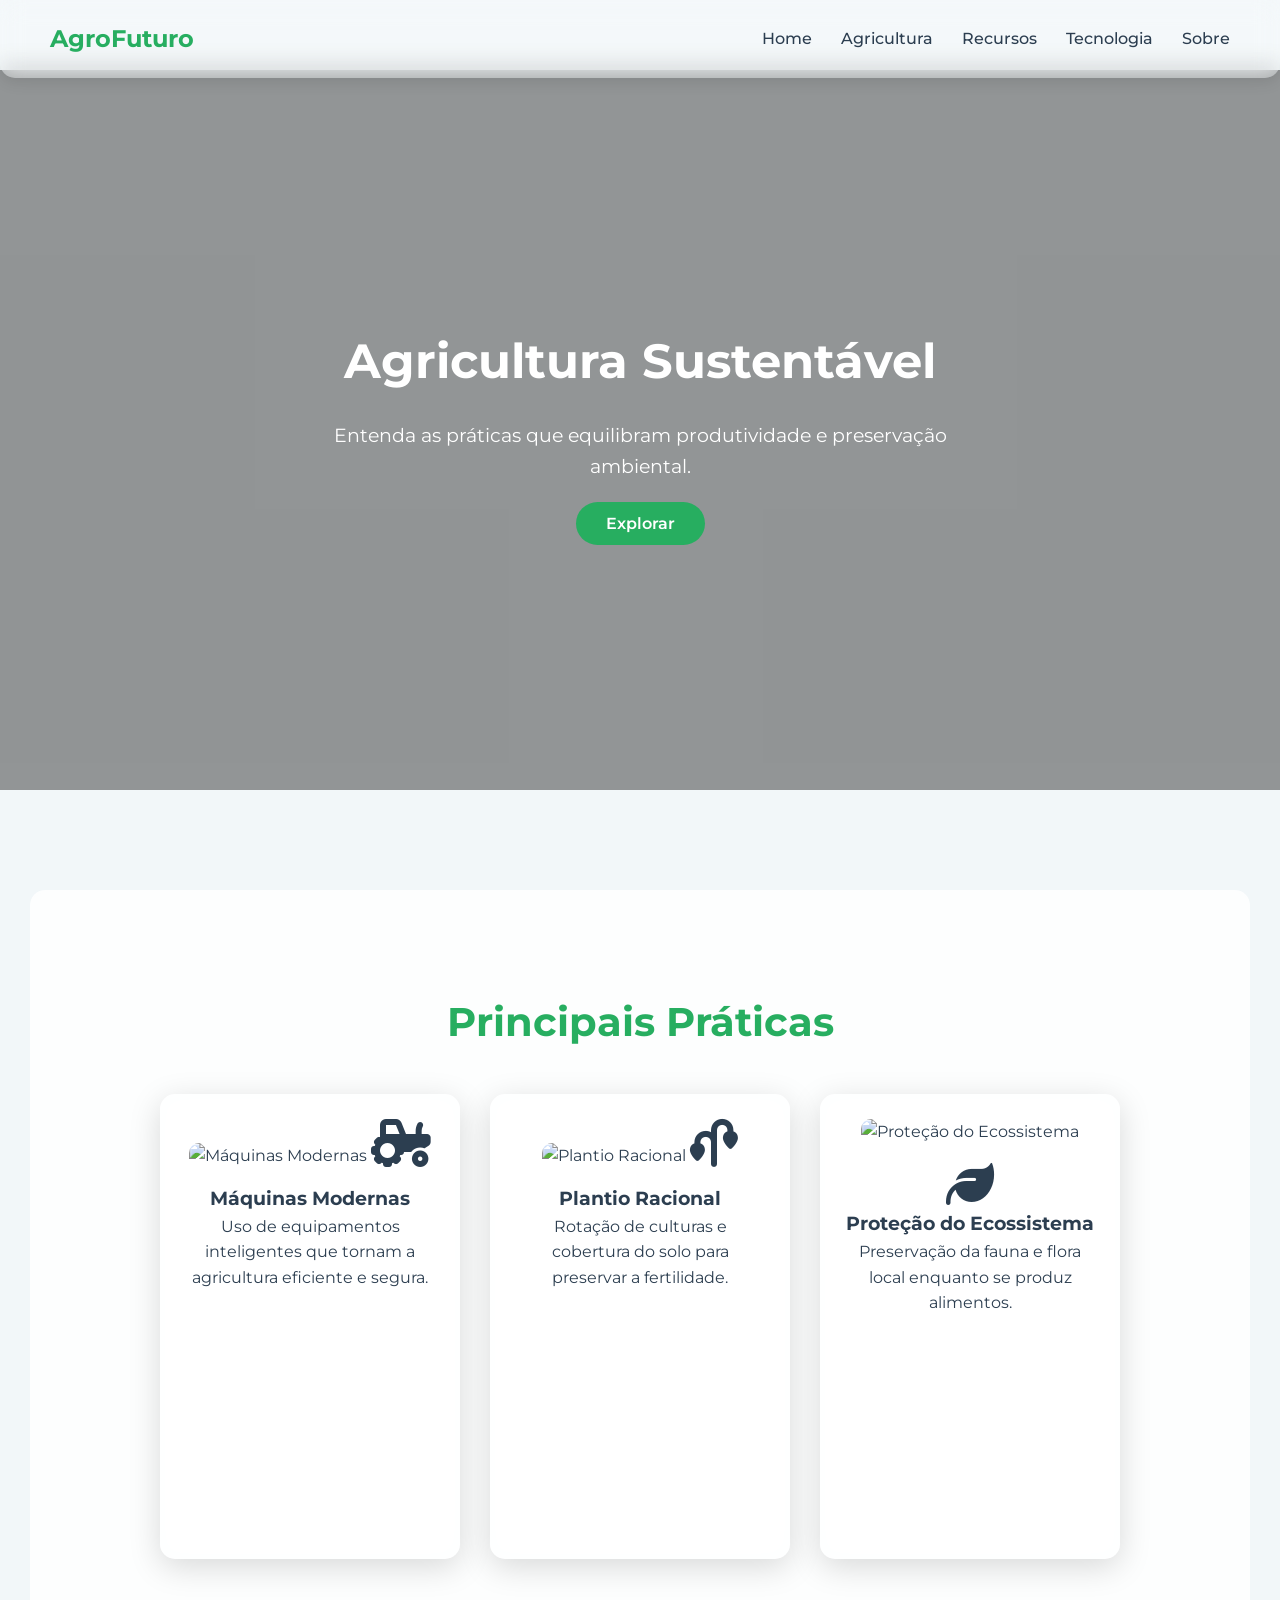
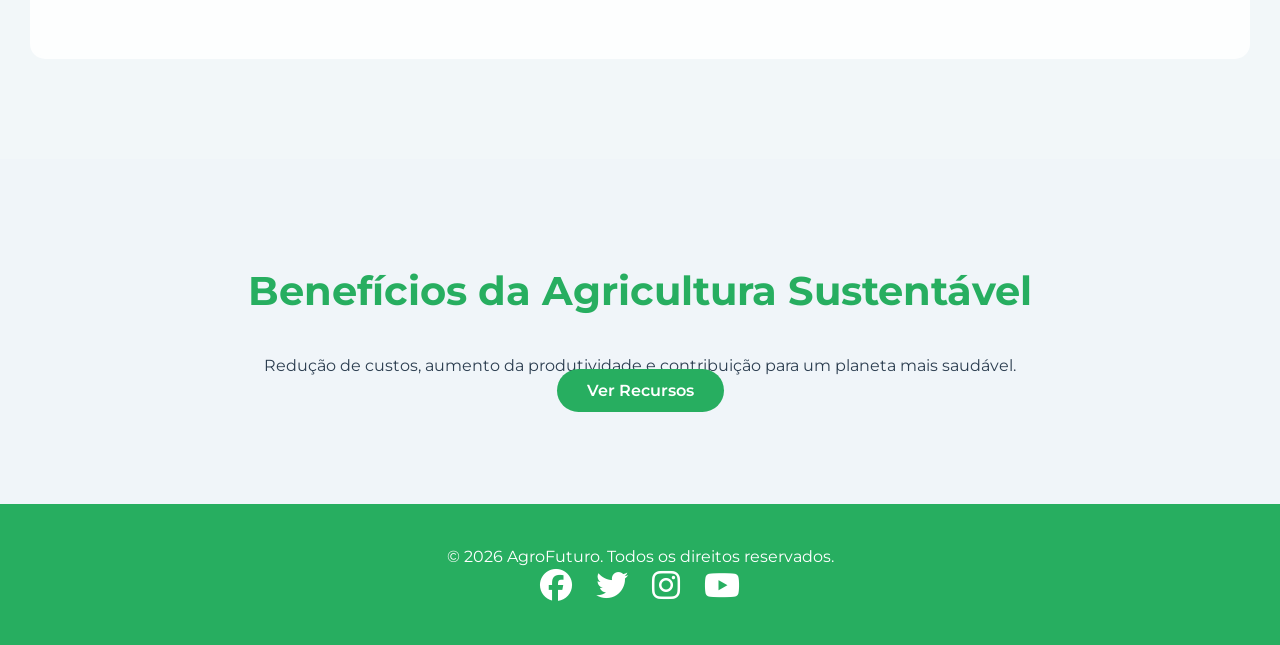
==== agricultura.html @ 4028613e "att 1" ====
<!DOCTYPE html>
<html lang="pt-BR">
<head>
<meta charset="UTF-8">
<meta name="viewport" content="width=device-width, initial-scale=1.0">
<title>AgroFuturo - Agricultura</title>
<link rel="stylesheet" href="style.css">
<link href="https://fonts.googleapis.com/css2?family=Montserrat:wght@400;500;600;700&display=swap" rel="stylesheet">
<link rel="stylesheet" href="https://cdnjs.cloudflare.com/ajax/libs/font-awesome/6.4.0/css/all.min.css">
</head>
<body>

<header id="navbar">
  <div class="logo">AgroFuturo</div>
  <nav>
    <a href="index.html">Home</a>
    <a href="agricultura.html">Agricultura</a>
    <a href="recursos.html">Recursos</a>
    <a href="tecnologia.html">Tecnologia</a>
    <a href="sobre.html">Sobre</a>
  </nav>
</header>

<section id="agricultura-hero" style="background-image:url('https://images.unsplash.com/photo-1574323347407-f5e1ad6d020b?auto=format&fit=crop&w=1400&q=80');">
  <div class="hero-overlay">
    <div class="hero-content">
      <h1>Agricultura Sustentável</h1>
      <p>Entenda as práticas que equilibram produtividade e preservação ambiental.</p>
      <a href="#praticas" class="btn">Explorar</a>
    </div>
  </div>
</section>

<section id="praticas" class="section parallax-bg" style="background-image: url('https://images.unsplash.com/photo-1500651230702-0e2d8a49d4ad?auto=format&fit=crop&w=1400&q=80');">
  <div class="section-overlay">
    <h2>Principais Práticas</h2>
    <div class="topics-container">
      <div class="topic-card fade-in">
        <img src="https://images.unsplash.com/photo-1574943320219-553eb213f72d?auto=format&fit=crop&w=600&q=80" alt="Máquinas Modernas">
        <i class="fas fa-tractor fa-3x"></i>
        <h3>Máquinas Modernas</h3>
        <p>Uso de equipamentos inteligentes que tornam a agricultura eficiente e segura.</p>
        <iframe width="100%" height="200" src="https://www.youtube.com/embed/VIDEO_ID_4" frameborder="0" allowfullscreen></iframe>
      </div>
      <div class="topic-card slide-left">
        <img src="https://images.unsplash.com/photo-1592982375567-7b3930a7f9a0?auto=format&fit=crop&w=600&q=80" alt="Plantio Racional">
        <i class="fas fa-plant-wilt fa-3x"></i>
        <h3>Plantio Racional</h3>
        <p>Rotação de culturas e cobertura do solo para preservar a fertilidade.</p>
        <iframe width="100%" height="200" src="https://www.youtube.com/embed/VIDEO_ID_5" frameborder="0" allowfullscreen></iframe>
      </div>
      <div class="topic-card zoom">
        <img src="https://images.unsplash.com/photo-1506905925346-21bda4d32df4?auto=format&fit=crop&w=600&q=80" alt="Proteção do Ecossistema">
        <i class="fas fa-leaf fa-3x"></i>
        <h3>Proteção do Ecossistema</h3>
        <p>Preservação da fauna e flora local enquanto se produz alimentos.</p>
        <iframe width="100%" height="200" src="https://www.youtube.com/embed/VIDEO_ID_6" frameborder="0" allowfullscreen></iframe>
      </div>
    </div>
  </div>
</section>

<section class="section section-alt">
  <h2>Benefícios da Agricultura Sustentável</h2>
  <p>Redução de custos, aumento da produtividade e contribuição para um planeta mais saudável.</p>
  <a href="recursos.html" class="btn">Ver Recursos</a>
</section>

<footer>
  <p>&copy; 2026 AgroFuturo. Todos os direitos reservados.</p>
  <div class="socials">
    <a href="#"><i class="fab fa-facebook fa-2x"></i></a>
    <a href="#"><i class="fab fa-twitter fa-2x"></i></a>
    <a href="#"><i class="fab fa-instagram fa-2x"></i></a>
    <a href="#"><i class="fab fa-youtube fa-2x"></i></a>
  </div>
</footer>

<script src="script.js"></script>
</body>
</html>
---- style.css ----
/* Reset */
* { margin:0; padding:0; box-sizing:border-box; scroll-behavior: smooth; }
body { font-family: 'Montserrat', sans-serif; background:#f2f7f9; color:#2c3e50; line-height:1.6; }

/* Navbar glass */
header {
  position: fixed;
  width: 100%;
  top:0;
  left:0;
  display:flex;
  justify-content:space-between;
  align-items:center;
  padding:20px 50px;
  background: rgba(255,255,255,0.2);
  backdrop-filter: blur(12px);
  border-radius: 0 0 15px 15px;
  box-shadow: 0 4px 15px rgba(0,0,0,0.1);
  transition: all 0.3s ease;
  z-index: 1000;
}
header.scrolled { padding: 10px 100px; background: rgba(255,255,255,0.15); border-radius:0 0 15px 15px; }
header .logo { font-weight:700; font-size:1.5rem; color:#27ae60; }
header nav a { text-decoration:none; margin-left:25px; font-weight:500; color:#2c3e50; transition:color 0.3s; }
header nav a:hover { color:#27ae60; }

/* Hero */
section[id$='hero'] {
  height:80vh;
  background-size:cover;
  background-attachment: fixed;
  display:flex;
  justify-content:center;
  align-items:center;
  position:relative;
  margin-top:70px;
}
.hero-overlay { width:100%; height:100%; background: rgba(0,0,0,0.4); display:flex; justify-content:center; align-items:center; }
.hero-content { text-align:center; color:#fff; max-width:700px; padding:0 20px; }
.hero-content h1 { font-size:3rem; margin-bottom:20px; }
.hero-content p { font-size:1.2rem; margin-bottom:30px; }
.btn { padding:12px 30px; background:#27ae60; color:#fff; font-weight:600; border-radius:25px; text-decoration:none; transition:background 0.3s; }
.btn:hover { background:#1e8449; }

/* Sections */
.section { padding:100px 20px; text-align:center; }
.section-alt { background:#f0f5f9; }
.parallax-bg {
  background-size: cover;
  background-attachment: fixed;
  background-position: center;
  position: relative;
}
.section-overlay {
  background: rgba(255, 255, 255, 0.8);
  backdrop-filter: blur(5px);
  padding: 100px 20px;
  border-radius: 15px;
  margin: 0 10px;
}
.topics-container { display:flex; flex-wrap:wrap; justify-content:center; gap:30px; margin-top:40px; }

/* Cards */
.topic-card {
  background: rgba(255,255,255,0.25);
  backdrop-filter: blur(12px);
  padding:25px;
  border-radius:15px;
  width:300px;
  box-shadow:0 8px 32px rgba(0,0,0,0.15);
  transition: transform 0.3s, box-shadow 0.3s, opacity 0.5s;
  cursor:pointer;
  opacity:0;
  transform: translateY(50px);
  overflow: hidden;
}
.topic-card img { width:100%; border-radius:10px; margin-bottom:15px; transition: transform 0.3s; }
.topic-card iframe { width:100%; margin-top:10px; border-radius:10px; transition: transform 0.3s; }
.topic-card:hover { transform: translateY(-10px) scale(1.02); box-shadow:0 12px 32px rgba(0,0,0,0.25); }
.topic-card:hover img, .topic-card:hover iframe { transform: scale(1.05); }
.topic-card.active { opacity:1; transform: translateY(0); }
.topic-card.fade-in { animation: fadeIn 1s ease-out; }
.topic-card.slide-left { animation: slideLeft 1s ease-out; }
.topic-card.zoom { animation: zoom 1s ease-out; }

@keyframes fadeIn {
  from { opacity: 0; }
  to { opacity: 1; }
}
@keyframes slideLeft {
  from { transform: translateX(-50px); opacity: 0; }
  to { transform: translateX(0); opacity: 1; }
}
@keyframes zoom {
  from { transform: scale(0.8); opacity: 0; }
  to { transform: scale(1); opacity: 1; }
}

.section h2 { font-size:2.5rem; margin-bottom:30px; color:#27ae60; }

/* Footer */
footer { background:#27ae60; color:#fff; padding:40px 20px; text-align:center; }
footer .socials a { color:#fff; margin:0 10px; transition: color 0.3s; }
footer .socials a:hover { color:#dff0e0; }

/* Responsivo */
@media(max-width:768px){
  header { padding:15px 20px; }
  header.scrolled { padding:10px 30px; }
  .topics-container { flex-direction:column; align-items:center; }
  .topic-card { width:90%; }
  .hero-content h1 { font-size:2rem; }
  .hero-content p { font-size:1rem; }
  .section { padding:50px 20px; }
  .section-overlay { padding:50px 20px; }
}
@media(min-width:769px) and (max-width:1024px){
  .topics-container { gap:20px; }
  .topic-card { width:250px; }
}
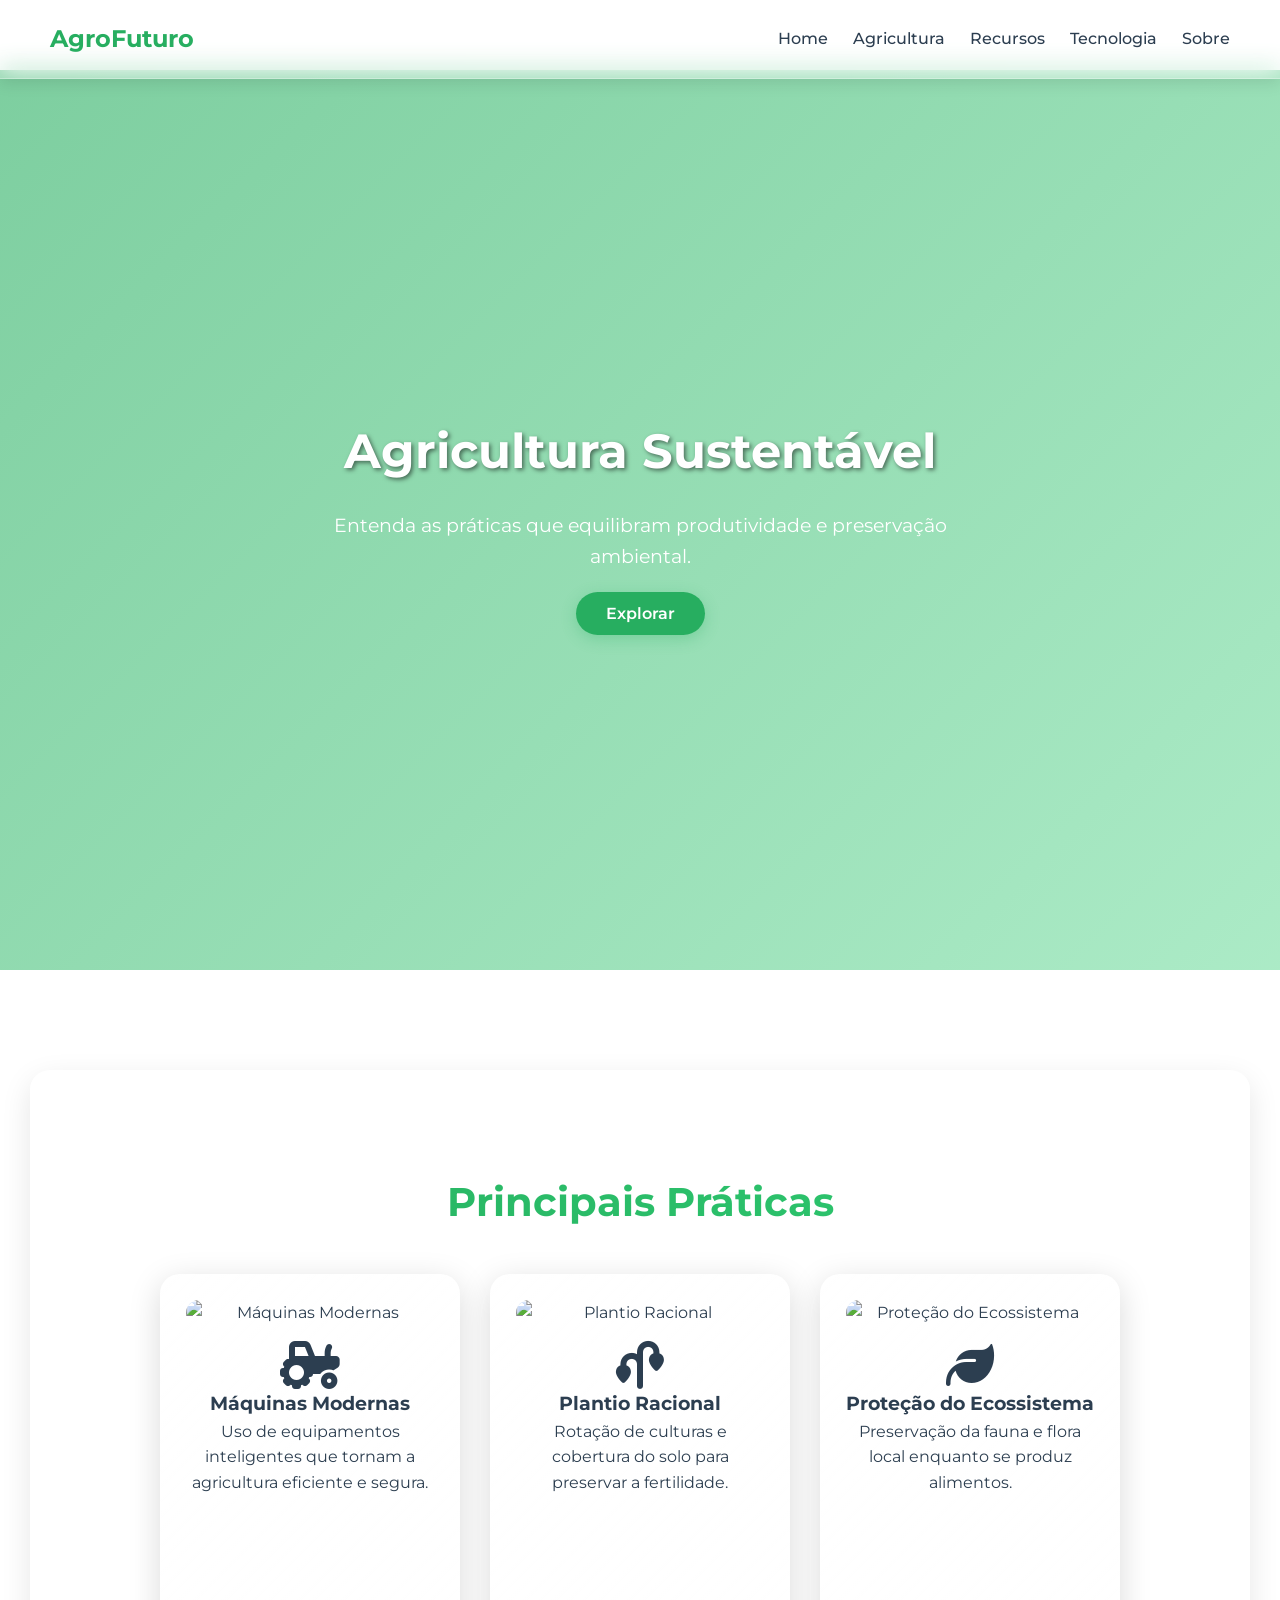
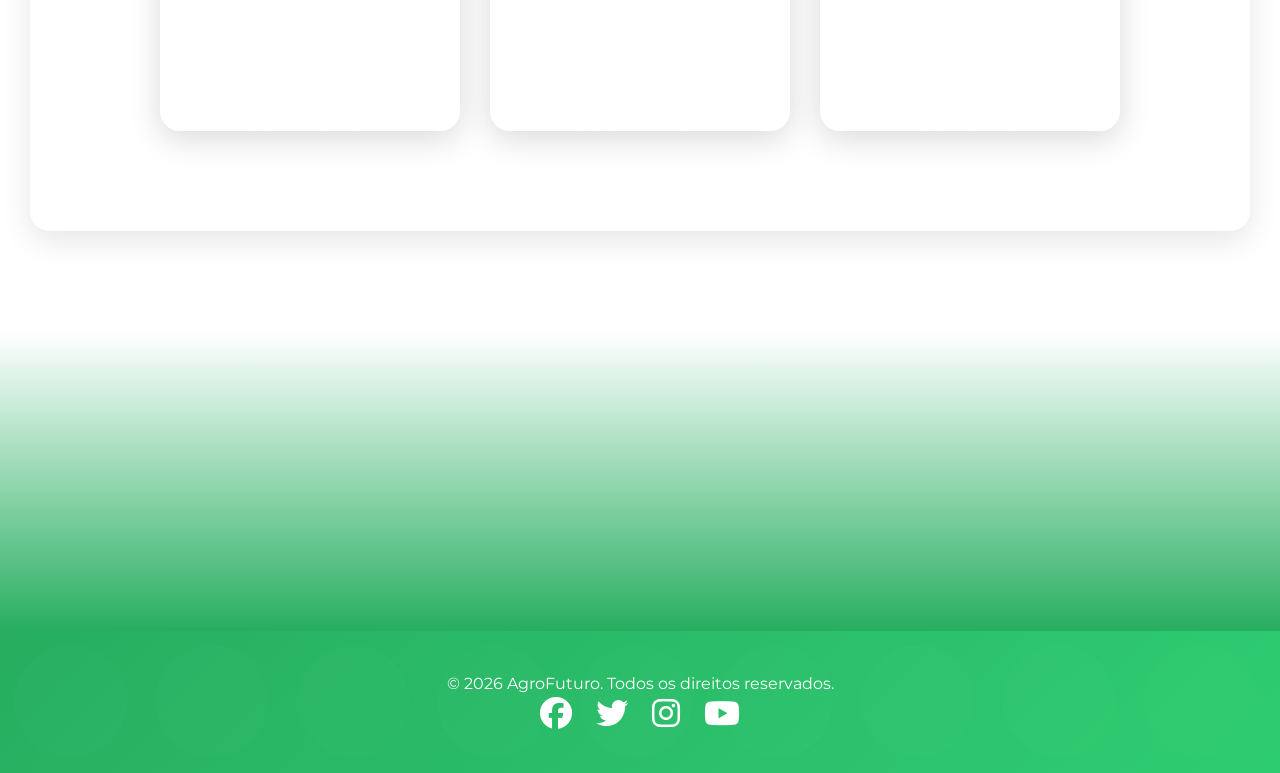
==== commit 04f9b590: "Novo ajuste" ====
--- a/agricultura.html
+++ b/agricultura.html
@@ -8,7 +8,9 @@
 <link href="https://fonts.googleapis.com/css2?family=Montserrat:wght@400;500;600;700&display=swap" rel="stylesheet">
 <link rel="stylesheet" href="https://cdnjs.cloudflare.com/ajax/libs/font-awesome/6.4.0/css/all.min.css">
 </head>
-<body>
+<body style="background: url('https://images.unsplash.com/photo-1574323347407-f5e1ad6d020b?auto=format&fit=crop&w=1400&q=80') fixed center / cover;">
+
+<div id="progress-bar"></div>
 
 <header id="navbar">
   <div class="logo">AgroFuturo</div>
@@ -19,9 +21,14 @@
     <a href="tecnologia.html">Tecnologia</a>
     <a href="sobre.html">Sobre</a>
   </nav>
+  <div class="hamburger">
+    <div></div>
+    <div></div>
+    <div></div>
+  </div>
 </header>
 
-<section id="agricultura-hero" style="background-image:url('https://images.unsplash.com/photo-1574323347407-f5e1ad6d020b?auto=format&fit=crop&w=1400&q=80');">
+<section id="agricultura-hero">
   <div class="hero-overlay">
     <div class="hero-content">
       <h1>Agricultura Sustentável</h1>
@@ -31,7 +38,7 @@
   </div>
 </section>
 
-<section id="praticas" class="section parallax-bg" style="background-image: url('https://images.unsplash.com/photo-1500651230702-0e2d8a49d4ad?auto=format&fit=crop&w=1400&q=80');">
+<section id="praticas" class="section">
   <div class="section-overlay">
     <h2>Principais Práticas</h2>
     <div class="topics-container">
@@ -60,11 +67,7 @@
   </div>
 </section>
 
-<section class="section section-alt">
-  <h2>Benefícios da Agricultura Sustentável</h2>
-  <p>Redução de custos, aumento da produtividade e contribuição para um planeta mais saudável.</p>
-  <a href="recursos.html" class="btn">Ver Recursos</a>
-</section>
+<section class="transition"></section>
 
 <footer>
   <p>&copy; 2026 AgroFuturo. Todos os direitos reservados.</p>
@@ -76,6 +79,8 @@
   </div>
 </footer>
 
+<button id="back-to-top"><i class="fas fa-arrow-up"></i></button>
+
 <script src="script.js"></script>
 </body>
 </html>
--- a/style.css
+++ b/style.css
@@ -1,6 +1,15 @@
 /* Reset */
 * { margin:0; padding:0; box-sizing:border-box; scroll-behavior: smooth; }
-body { font-family: 'Montserrat', sans-serif; background:#f2f7f9; color:#2c3e50; line-height:1.6; }
+:root {
+  --primary-color: #27ae60;
+  --secondary-color: #2ecc71;
+  --accent-color: #f39c12;
+  --text-color: #2c3e50;
+  --bg-color: #f2f7f9;
+  --glass-bg: rgba(255,255,255,0.2);
+  --glass-border: rgba(255,255,255,0.3);
+}
+body { font-family: 'Montserrat', sans-serif; background: var(--bg-color); color: var(--text-color); line-height:1.6; }
 
 /* Navbar glass */
 header {
@@ -12,39 +21,56 @@
   justify-content:space-between;
   align-items:center;
   padding:20px 50px;
-  background: rgba(255,255,255,0.2);
+  background: var(--glass-bg);
   backdrop-filter: blur(12px);
-  border-radius: 0 0 15px 15px;
+  border-bottom: 1px solid var(--glass-border);
   box-shadow: 0 4px 15px rgba(0,0,0,0.1);
   transition: all 0.3s ease;
   z-index: 1000;
 }
-header.scrolled { padding: 10px 100px; background: rgba(255,255,255,0.15); border-radius:0 0 15px 15px; }
-header .logo { font-weight:700; font-size:1.5rem; color:#27ae60; }
-header nav a { text-decoration:none; margin-left:25px; font-weight:500; color:#2c3e50; transition:color 0.3s; }
-header nav a:hover { color:#27ae60; }
+header.scrolled { padding: 10px 100px; background: rgba(255,255,255,0.15); }
+header .logo { font-weight:700; font-size:1.5rem; color: var(--primary-color); }
+header nav { display: flex; }
+header nav a { text-decoration:none; margin-left:25px; font-weight:500; color: var(--text-color); transition:color 0.3s; position: relative; }
+header nav a::after { content: ''; position: absolute; width: 0; height: 2px; bottom: -5px; left: 0; background: var(--primary-color); transition: width 0.3s; }
+header nav a:hover::after { width: 100%; }
+header nav a:hover { color: var(--primary-color); }
+
+/* Hamburger Menu */
+.hamburger { display: none; cursor: pointer; }
+.hamburger div { width: 25px; height: 3px; background: var(--text-color); margin: 5px; transition: 0.3s; }
+.hamburger.active div:nth-child(1) { transform: rotate(-45deg) translate(-5px, 6px); }
+.hamburger.active div:nth-child(2) { opacity: 0; }
+.hamburger.active div:nth-child(3) { transform: rotate(45deg) translate(-5px, -6px); }
+nav.active { display: flex; flex-direction: column; position: absolute; top: 100%; left: 0; width: 100%; background: var(--glass-bg); backdrop-filter: blur(12px); padding: 20px; }
+nav.active a { margin: 10px 0; }
 
 /* Hero */
 section[id$='hero'] {
-  height:80vh;
+  height:100vh;
   background-size:cover;
-  background-attachment: fixed;
+  background-attachment: scroll;
   display:flex;
   justify-content:center;
   align-items:center;
   position:relative;
   margin-top:70px;
 }
-.hero-overlay { width:100%; height:100%; background: rgba(0,0,0,0.4); display:flex; justify-content:center; align-items:center; }
-.hero-content { text-align:center; color:#fff; max-width:700px; padding:0 20px; }
-.hero-content h1 { font-size:3rem; margin-bottom:20px; }
+.hero-overlay { width:100%; height:100%; background: linear-gradient(135deg, rgba(39,174,96,0.6), rgba(46,204,113,0.4)); display:flex; justify-content:center; align-items:center; }
+.hero-content { text-align:center; color:#fff; max-width:700px; padding:0 20px; animation: fadeInUp 1s ease-out; }
+.hero-content h1 { font-size:3rem; margin-bottom:20px; text-shadow: 2px 2px 4px rgba(0,0,0,0.5); }
 .hero-content p { font-size:1.2rem; margin-bottom:30px; }
-.btn { padding:12px 30px; background:#27ae60; color:#fff; font-weight:600; border-radius:25px; text-decoration:none; transition:background 0.3s; }
-.btn:hover { background:#1e8449; }
+.btn { padding:12px 30px; background: var(--primary-color); color:#fff; font-weight:600; border-radius:25px; text-decoration:none; transition: all 0.3s; box-shadow: 0 4px 15px rgba(39,174,96,0.3); }
+.btn:hover { background: var(--secondary-color); transform: translateY(-2px); box-shadow: 0 6px 20px rgba(39,174,96,0.4); }
+
+@keyframes fadeInUp {
+  from { opacity: 0; transform: translateY(30px); }
+  to { opacity: 1; transform: translateY(0); }
+}
 
 /* Sections */
 .section { padding:100px 20px; text-align:center; }
-.section-alt { background:#f0f5f9; }
+.section-alt { background: linear-gradient(135deg, var(--bg-color), #e8f5e8); }
 .parallax-bg {
   background-size: cover;
   background-attachment: fixed;
@@ -52,61 +78,80 @@
   position: relative;
 }
 .section-overlay {
-  background: rgba(255, 255, 255, 0.8);
-  backdrop-filter: blur(5px);
+  background: rgba(255, 255, 255, 0.3);
+  backdrop-filter: blur(10px);
   padding: 100px 20px;
-  border-radius: 15px;
+  border-radius: 20px;
   margin: 0 10px;
+  box-shadow: 0 10px 30px rgba(0,0,0,0.1);
 }
 .topics-container { display:flex; flex-wrap:wrap; justify-content:center; gap:30px; margin-top:40px; }
 
 /* Cards */
 .topic-card {
-  background: rgba(255,255,255,0.25);
-  backdrop-filter: blur(12px);
+  background: linear-gradient(135deg, rgba(255,255,255,0.3), rgba(255,255,255,0.1));
+  backdrop-filter: blur(15px);
   padding:25px;
-  border-radius:15px;
+  border-radius:20px;
   width:300px;
   box-shadow:0 8px 32px rgba(0,0,0,0.15);
-  transition: transform 0.3s, box-shadow 0.3s, opacity 0.5s;
+  transition: all 0.4s cubic-bezier(0.25, 0.46, 0.45, 0.94);
   cursor:pointer;
-  opacity:0;
-  transform: translateY(50px);
+  opacity:1;
+  transform: translateY(0) scale(1);
   overflow: hidden;
-}
-.topic-card img { width:100%; border-radius:10px; margin-bottom:15px; transition: transform 0.3s; }
-.topic-card iframe { width:100%; margin-top:10px; border-radius:10px; transition: transform 0.3s; }
-.topic-card:hover { transform: translateY(-10px) scale(1.02); box-shadow:0 12px 32px rgba(0,0,0,0.25); }
-.topic-card:hover img, .topic-card:hover iframe { transform: scale(1.05); }
-.topic-card.active { opacity:1; transform: translateY(0); }
-.topic-card.fade-in { animation: fadeIn 1s ease-out; }
-.topic-card.slide-left { animation: slideLeft 1s ease-out; }
-.topic-card.zoom { animation: zoom 1s ease-out; }
+  border: 1px solid rgba(255,255,255,0.2);
+  min-height: 450px;
+  display: flex;
+  flex-direction: column;
+  justify-content: space-between;
+}
+.topic-card img { width:100%; border-radius:15px; margin-bottom:15px; transition: transform 0.4s; }
+.topic-card iframe { width:100%; margin-top:10px; border-radius:15px; transition: transform 0.4s; flex-grow: 1; }
+.topic-card:hover { transform: translateY(-15px) scale(1.05); box-shadow:0 15px 40px rgba(0,0,0,0.2); }
+.topic-card:hover img, .topic-card:hover iframe { transform: scale(1.08); }
+.topic-card.active { opacity:1; transform: translateY(0) scale(1); }
+.topic-card.fade-in { animation: fadeIn 1.2s ease-out; }
+.topic-card.slide-left { animation: slideLeft 1.2s ease-out; }
+.topic-card.zoom { animation: zoom 1.2s ease-out; }
 
 @keyframes fadeIn {
-  from { opacity: 0; }
-  to { opacity: 1; }
+  from { opacity: 0; transform: translateY(50px) scale(0.9); }
+  to { opacity: 1; transform: translateY(0) scale(1); }
 }
 @keyframes slideLeft {
-  from { transform: translateX(-50px); opacity: 0; }
-  to { transform: translateX(0); opacity: 1; }
+  from { transform: translateX(-50px) scale(0.9); opacity: 0; }
+  to { transform: translateX(0) scale(1); opacity: 1; }
 }
 @keyframes zoom {
   from { transform: scale(0.8); opacity: 0; }
   to { transform: scale(1); opacity: 1; }
 }
 
-.section h2 { font-size:2.5rem; margin-bottom:30px; color:#27ae60; }
+.section h2 { font-size:2.5rem; margin-bottom:30px; color: var(--primary-color); background: linear-gradient(45deg, var(--primary-color), var(--secondary-color)); background-clip: text; -webkit-background-clip: text; -webkit-text-fill-color: transparent; }
 
 /* Footer */
-footer { background:#27ae60; color:#fff; padding:40px 20px; text-align:center; }
-footer .socials a { color:#fff; margin:0 10px; transition: color 0.3s; }
-footer .socials a:hover { color:#dff0e0; }
-
-/* Responsivo */
+footer { background: linear-gradient(135deg, var(--primary-color), var(--secondary-color)); color:#fff; padding:40px 20px; text-align:center; position: relative; }
+footer::before { content: ''; position: absolute; top: 0; left: 0; right: 0; bottom: 0; background: url('data:image/svg+xml,<svg xmlns="http://www.w3.org/2000/svg" viewBox="0 0 100 100"><circle cx="50" cy="50" r="40" fill="rgba(255,255,255,0.1)"/></svg>') repeat; opacity: 0.1; }
+footer .socials a { color:#fff; margin:0 10px; transition: all 0.3s; }
+footer .socials a:hover { color: var(--accent-color); transform: scale(1.2); }
+
+/* Scroll Progress Bar */
+#progress-bar {
+  position: fixed;
+  top: 0;
+  left: 0;
+  width: 0%;
+  height: 4px;
+  background: linear-gradient(90deg, var(--primary-color), var(--secondary-color));
+  z-index: 1001;
+  transition: width 0.3s ease;
+}
 @media(max-width:768px){
   header { padding:15px 20px; }
   header.scrolled { padding:10px 30px; }
+  header nav { display: none; }
+  .hamburger { display: block; }
   .topics-container { flex-direction:column; align-items:center; }
   .topic-card { width:90%; }
   .hero-content h1 { font-size:2rem; }
@@ -117,4 +162,40 @@
 @media(min-width:769px) and (max-width:1024px){
   .topics-container { gap:20px; }
   .topic-card { width:250px; }
+}
+
+/* Back to Top Button */
+#back-to-top {
+  position: fixed;
+  bottom: 20px;
+  right: 20px;
+  width: 50px;
+  height: 50px;
+  background: var(--primary-color);
+  color: #fff;
+  border: none;
+  border-radius: 50%;
+  cursor: pointer;
+  opacity: 0;
+  visibility: hidden;
+  transition: all 0.3s;
+  z-index: 1000;
+  box-shadow: 0 4px 15px rgba(39,174,96,0.3);
+  display: flex;
+  align-items: center;
+  justify-content: center;
+}
+#back-to-top:hover {
+  background: var(--secondary-color);
+  transform: scale(1.1);
+}
+#back-to-top.show {
+  opacity: 1;
+  visibility: visible;
+}
+
+/* Transition section */
+.transition {
+  height: 300px;
+  background: linear-gradient(to bottom, rgba(255,255,255,0) 0%, var(--primary-color) 100%);
 }
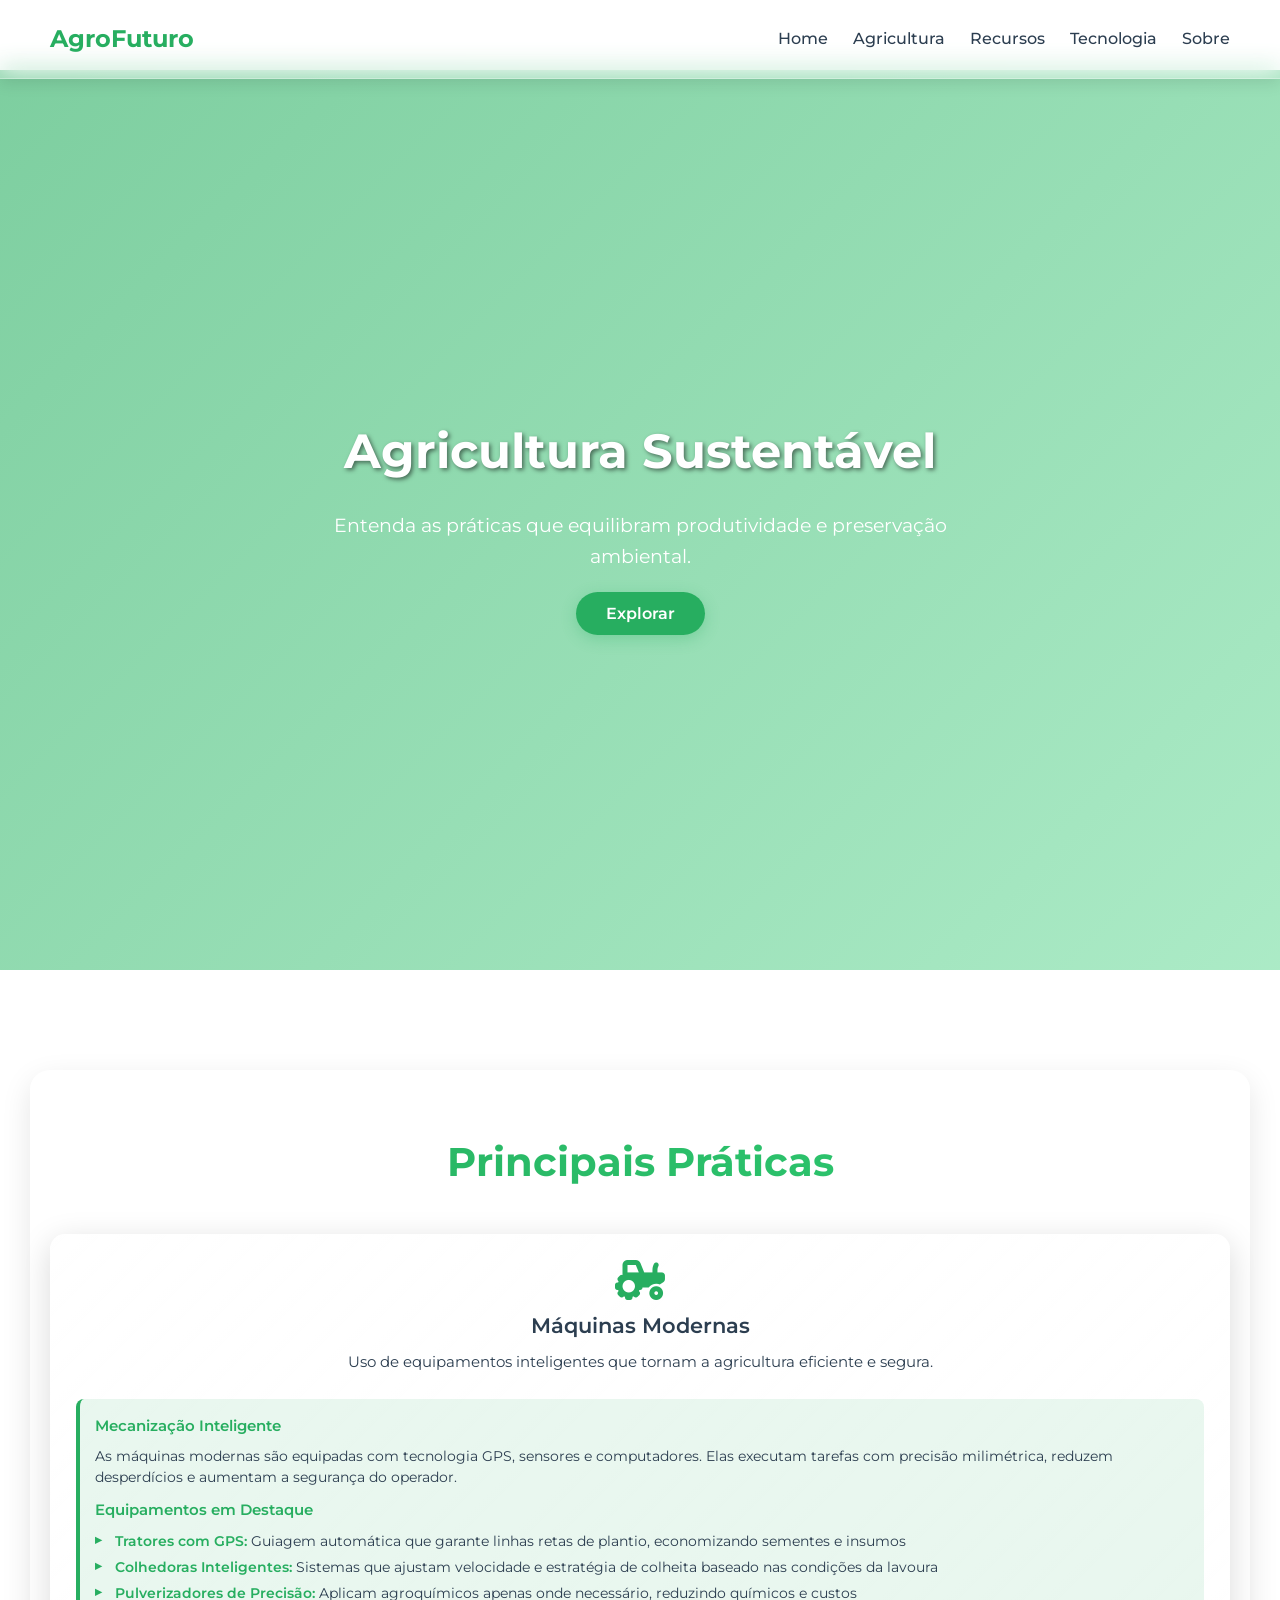
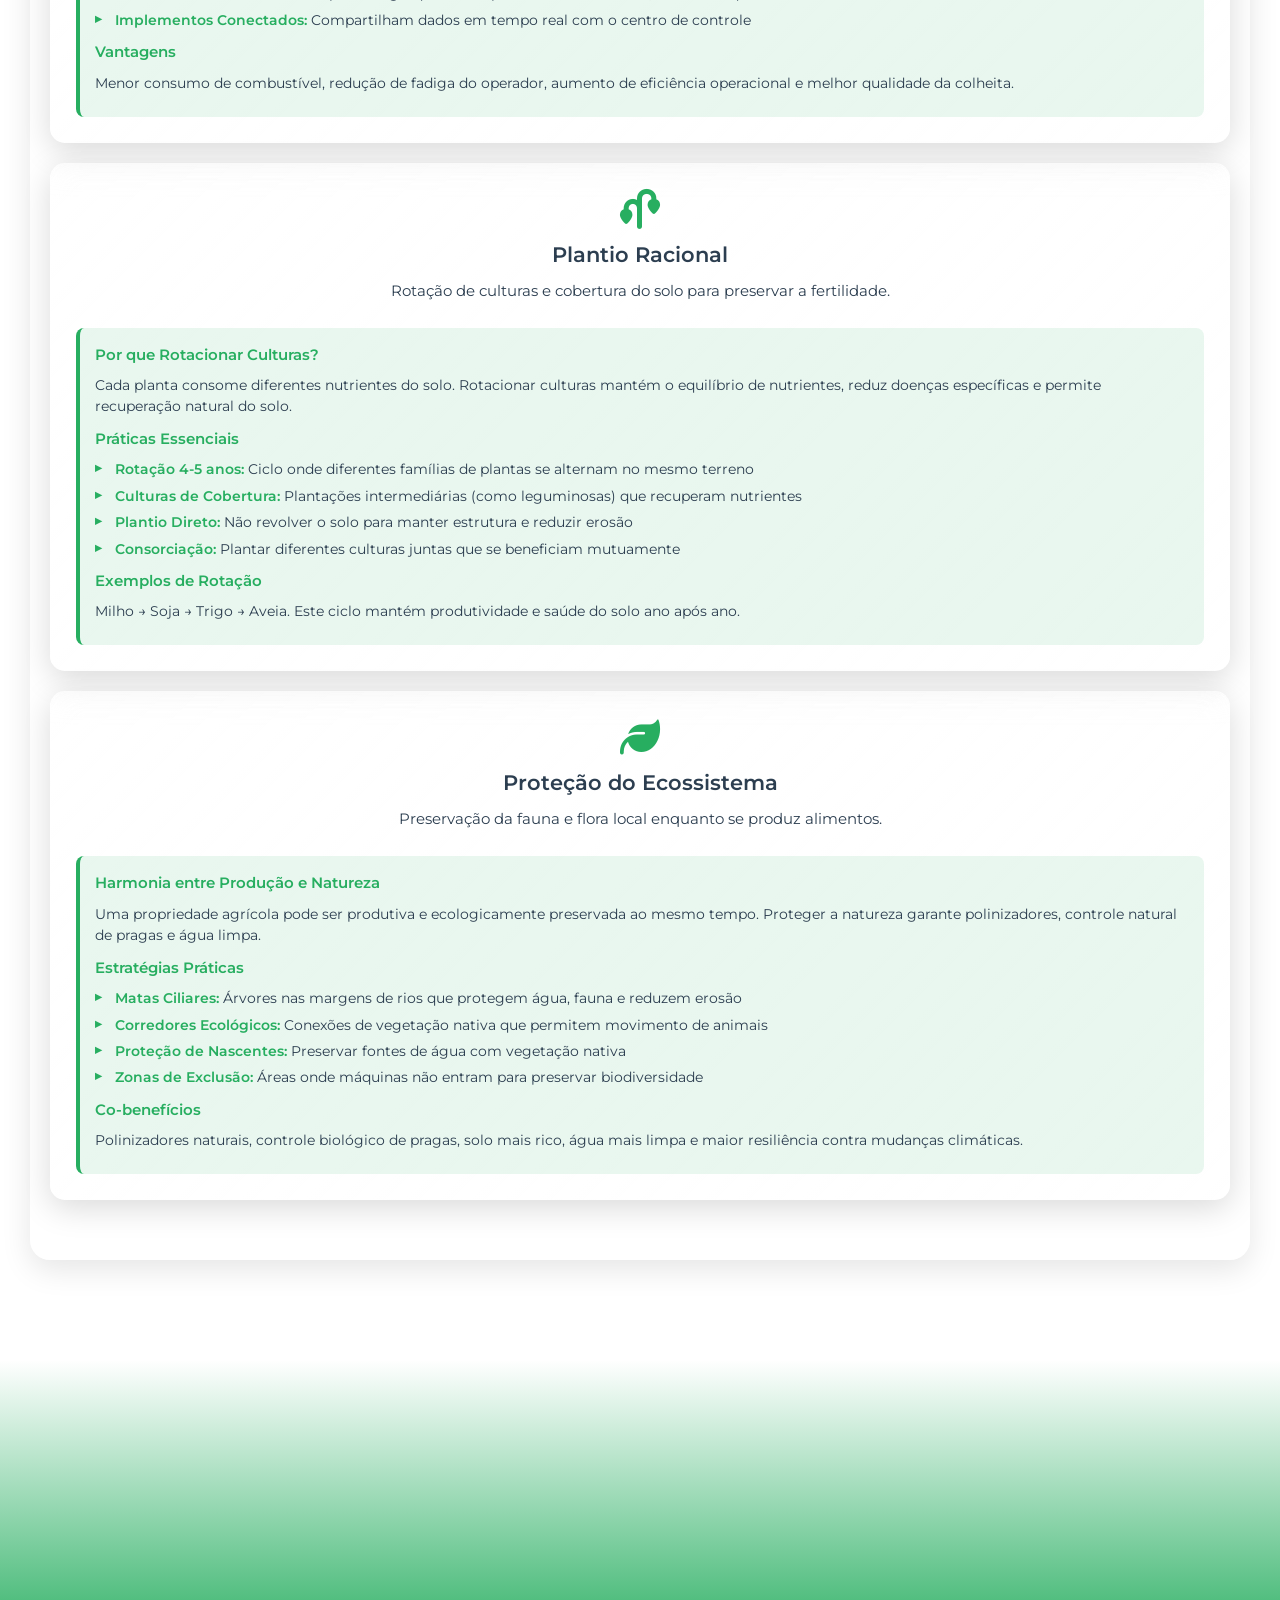
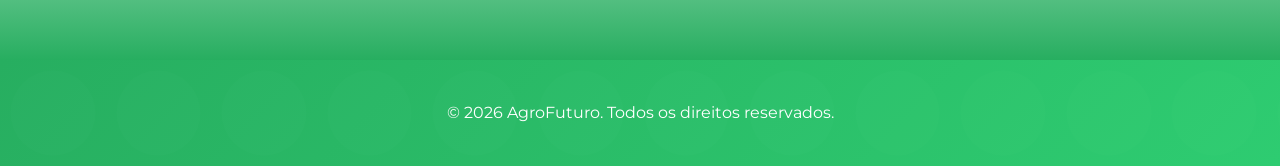
==== commit 152db3c9: "att 3" ====
--- a/agricultura.html
+++ b/agricultura.html
@@ -43,25 +43,64 @@
     <h2>Principais Práticas</h2>
     <div class="topics-container">
       <div class="topic-card fade-in">
-        <img src="https://images.unsplash.com/photo-1574943320219-553eb213f72d?auto=format&fit=crop&w=600&q=80" alt="Máquinas Modernas">
         <i class="fas fa-tractor fa-3x"></i>
         <h3>Máquinas Modernas</h3>
         <p>Uso de equipamentos inteligentes que tornam a agricultura eficiente e segura.</p>
-        <iframe width="100%" height="200" src="https://www.youtube.com/embed/VIDEO_ID_4" frameborder="0" allowfullscreen></iframe>
+        <div class="topic-explanation">
+          <h4>Mecanização Inteligente</h4>
+          <p>As máquinas modernas são equipadas com tecnologia GPS, sensores e computadores. Elas executam tarefas com precisão milimétrica, reduzem desperdícios e aumentam a segurança do operador.</p>
+          
+          <h4>Equipamentos em Destaque</h4>
+          <ul>
+            <li><strong>Tratores com GPS:</strong> Guiagem automática que garante linhas retas de plantio, economizando sementes e insumos</li>
+            <li><strong>Colhedoras Inteligentes:</strong> Sistemas que ajustam velocidade e estratégia de colheita baseado nas condições da lavoura</li>
+            <li><strong>Pulverizadores de Precisão:</strong> Aplicam agroquímicos apenas onde necessário, reduzindo químicos e custos</li>
+            <li><strong>Implementos Conectados:</strong> Compartilham dados em tempo real com o centro de controle</li>
+          </ul>
+          
+          <h4>Vantagens</h4>
+          <p>Menor consumo de combustível, redução de fadiga do operador, aumento de eficiência operacional e melhor qualidade da colheita.</p>
+        </div>
       </div>
       <div class="topic-card slide-left">
-        <img src="https://images.unsplash.com/photo-1592982375567-7b3930a7f9a0?auto=format&fit=crop&w=600&q=80" alt="Plantio Racional">
         <i class="fas fa-plant-wilt fa-3x"></i>
         <h3>Plantio Racional</h3>
         <p>Rotação de culturas e cobertura do solo para preservar a fertilidade.</p>
-        <iframe width="100%" height="200" src="https://www.youtube.com/embed/VIDEO_ID_5" frameborder="0" allowfullscreen></iframe>
+        <div class="topic-explanation">
+          <h4>Por que Rotacionar Culturas?</h4>
+          <p>Cada planta consome diferentes nutrientes do solo. Rotacionar culturas mantém o equilíbrio de nutrientes, reduz doenças específicas e permite recuperação natural do solo.</p>
+          
+          <h4>Práticas Essenciais</h4>
+          <ul>
+            <li><strong>Rotação 4-5 anos:</strong> Ciclo onde diferentes famílias de plantas se alternam no mesmo terreno</li>
+            <li><strong>Culturas de Cobertura:</strong> Plantações intermediárias (como leguminosas) que recuperam nutrientes</li>
+            <li><strong>Plantio Direto:</strong> Não revolver o solo para manter estrutura e reduzir erosão</li>
+            <li><strong>Consorciação:</strong> Plantar diferentes culturas juntas que se beneficiam mutuamente</li>
+          </ul>
+          
+          <h4>Exemplos de Rotação</h4>
+          <p>Milho → Soja → Trigo → Aveia. Este ciclo mantém produtividade e saúde do solo ano após ano.</p>
+        </div>
       </div>
       <div class="topic-card zoom">
-        <img src="https://images.unsplash.com/photo-1506905925346-21bda4d32df4?auto=format&fit=crop&w=600&q=80" alt="Proteção do Ecossistema">
         <i class="fas fa-leaf fa-3x"></i>
         <h3>Proteção do Ecossistema</h3>
         <p>Preservação da fauna e flora local enquanto se produz alimentos.</p>
-        <iframe width="100%" height="200" src="https://www.youtube.com/embed/VIDEO_ID_6" frameborder="0" allowfullscreen></iframe>
+        <div class="topic-explanation">
+          <h4>Harmonia entre Produção e Natureza</h4>
+          <p>Uma propriedade agrícola pode ser produtiva e ecologicamente preservada ao mesmo tempo. Proteger a natureza garante polinizadores, controle natural de pragas e água limpa.</p>
+          
+          <h4>Estratégias Práticas</h4>
+          <ul>
+            <li><strong>Matas Ciliares:</strong> Árvores nas margens de rios que protegem água, fauna e reduzem erosão</li>
+            <li><strong>Corredores Ecológicos:</strong> Conexões de vegetação nativa que permitem movimento de animais</li>
+            <li><strong>Proteção de Nascentes:</strong> Preservar fontes de água com vegetação nativa</li>
+            <li><strong>Zonas de Exclusão:</strong> Áreas onde máquinas não entram para preservar biodiversidade</li>
+          </ul>
+          
+          <h4>Co-benefícios</h4>
+          <p>Polinizadores naturais, controle biológico de pragas, solo mais rico, água mais limpa e maior resiliência contra mudanças climáticas.</p>
+        </div>
       </div>
     </div>
   </div>
@@ -71,12 +110,6 @@
 
 <footer>
   <p>&copy; 2026 AgroFuturo. Todos os direitos reservados.</p>
-  <div class="socials">
-    <a href="#"><i class="fab fa-facebook fa-2x"></i></a>
-    <a href="#"><i class="fab fa-twitter fa-2x"></i></a>
-    <a href="#"><i class="fab fa-instagram fa-2x"></i></a>
-    <a href="#"><i class="fab fa-youtube fa-2x"></i></a>
-  </div>
 </footer>
 
 <button id="back-to-top"><i class="fas fa-arrow-up"></i></button>
--- a/style.css
+++ b/style.css
@@ -80,41 +80,101 @@
 .section-overlay {
   background: rgba(255, 255, 255, 0.3);
   backdrop-filter: blur(10px);
-  padding: 100px 20px;
+  padding: 60px 20px;
   border-radius: 20px;
   margin: 0 10px;
   box-shadow: 0 10px 30px rgba(0,0,0,0.1);
 }
-.topics-container { display:flex; flex-wrap:wrap; justify-content:center; gap:30px; margin-top:40px; }
+.topics-container { 
+  display: flex; 
+  flex-direction: column;
+  justify-content: flex-start;
+  gap: 20px; 
+  margin-top: 40px;
+  width: 100%;
+}
 
 /* Cards */
 .topic-card {
   background: linear-gradient(135deg, rgba(255,255,255,0.3), rgba(255,255,255,0.1));
   backdrop-filter: blur(15px);
-  padding:25px;
-  border-radius:20px;
-  width:300px;
-  box-shadow:0 8px 32px rgba(0,0,0,0.15);
+  padding: 25px;
+  border-radius: 15px;
+  width: 100%;
+  max-width: 1200px;
+  margin: 0 auto;
+  box-shadow: 0 8px 32px rgba(0,0,0,0.15);
   transition: all 0.4s cubic-bezier(0.25, 0.46, 0.45, 0.94);
-  cursor:pointer;
-  opacity:1;
+  cursor: pointer;
+  opacity: 1;
   transform: translateY(0) scale(1);
-  overflow: hidden;
+  overflow: visible;
   border: 1px solid rgba(255,255,255,0.2);
-  min-height: 450px;
+  height: auto;
   display: flex;
   flex-direction: column;
-  justify-content: space-between;
+  justify-content: flex-start;
+  flex-shrink: 0;
 }
 .topic-card img { width:100%; border-radius:15px; margin-bottom:15px; transition: transform 0.4s; }
-.topic-card iframe { width:100%; margin-top:10px; border-radius:15px; transition: transform 0.4s; flex-grow: 1; }
 .topic-card:hover { transform: translateY(-15px) scale(1.05); box-shadow:0 15px 40px rgba(0,0,0,0.2); }
-.topic-card:hover img, .topic-card:hover iframe { transform: scale(1.08); }
+.topic-card:hover img { transform: scale(1.08); }
 .topic-card.active { opacity:1; transform: translateY(0) scale(1); }
 .topic-card.fade-in { animation: fadeIn 1.2s ease-out; }
 .topic-card.slide-left { animation: slideLeft 1.2s ease-out; }
 .topic-card.zoom { animation: zoom 1.2s ease-out; }
 
+/* Topic Explanation */
+.topic-explanation {
+  background: rgba(39, 174, 96, 0.1);
+  border-left: 4px solid var(--primary-color);
+  padding: 15px;
+  border-radius: 8px;
+  margin-top: 10px;
+  text-align: left;
+}
+.topic-explanation h4 {
+  font-size: 0.95rem;
+  color: var(--primary-color);
+  margin-bottom: 8px;
+  margin-top: 10px;
+  font-weight: 600;
+}
+.topic-explanation h4:first-child {
+  margin-top: 0;
+}
+.topic-explanation p {
+  font-size: 0.88rem;
+  color: var(--text-color);
+  margin-bottom: 8px;
+  line-height: 1.5;
+}
+.topic-explanation ul {
+  list-style: none;
+  padding-left: 0;
+  margin-bottom: 0;
+}
+.topic-explanation li {
+  font-size: 0.88rem;
+  color: var(--text-color);
+  margin-bottom: 6px;
+  padding-left: 20px;
+  position: relative;
+  line-height: 1.45;
+}
+.topic-explanation li strong {
+  color: var(--primary-color);
+  font-weight: 600;
+}
+.topic-explanation li::before {
+  content: '▸';
+  position: absolute;
+  left: 0;
+  color: var(--primary-color);
+  font-weight: bold;
+  font-size: 0.8rem;
+}
+
 @keyframes fadeIn {
   from { opacity: 0; transform: translateY(50px) scale(0.9); }
   to { opacity: 1; transform: translateY(0) scale(1); }
@@ -128,13 +188,40 @@
   to { transform: scale(1); opacity: 1; }
 }
 
-.section h2 { font-size:2.5rem; margin-bottom:30px; color: var(--primary-color); background: linear-gradient(45deg, var(--primary-color), var(--secondary-color)); background-clip: text; -webkit-background-clip: text; -webkit-text-fill-color: transparent; }
+.section h2 { 
+  font-size:2.5rem; 
+  margin-bottom:30px; 
+  color: var(--primary-color); 
+  background: linear-gradient(45deg, var(--primary-color), var(--secondary-color)); 
+  background-clip: text; 
+  -webkit-background-clip: text; 
+  -webkit-text-fill-color: transparent;
+}
+
+.topic-card h3 {
+  font-size: 1.3rem;
+  margin-bottom: 12px;
+  color: var(--text-color);
+  font-weight: 600;
+  line-height: 1.3;
+}
+
+.topic-card > p {
+  font-size: 0.95rem;
+  margin-bottom: 15px;
+  line-height: 1.5;
+  color: var(--text-color);
+}
+
+.topic-card i {
+  margin-bottom: 12px;
+  color: var(--primary-color);
+  font-size: 2.5rem;
+}
 
 /* Footer */
 footer { background: linear-gradient(135deg, var(--primary-color), var(--secondary-color)); color:#fff; padding:40px 20px; text-align:center; position: relative; }
 footer::before { content: ''; position: absolute; top: 0; left: 0; right: 0; bottom: 0; background: url('data:image/svg+xml,<svg xmlns="http://www.w3.org/2000/svg" viewBox="0 0 100 100"><circle cx="50" cy="50" r="40" fill="rgba(255,255,255,0.1)"/></svg>') repeat; opacity: 0.1; }
-footer .socials a { color:#fff; margin:0 10px; transition: all 0.3s; }
-footer .socials a:hover { color: var(--accent-color); transform: scale(1.2); }
 
 /* Scroll Progress Bar */
 #progress-bar {
@@ -152,16 +239,30 @@
   header.scrolled { padding:10px 30px; }
   header nav { display: none; }
   .hamburger { display: block; }
-  .topics-container { flex-direction:column; align-items:center; }
-  .topic-card { width:90%; }
+  .topics-container { 
+    flex-direction: column;
+    gap: 15px;
+  }
+  .topic-card { 
+    width: 100%;
+    max-width: 100%;
+    height: auto;
+  }
   .hero-content h1 { font-size:2rem; }
   .hero-content p { font-size:1rem; }
   .section { padding:50px 20px; }
-  .section-overlay { padding:50px 20px; }
+  .section-overlay { padding:40px 20px; }
 }
 @media(min-width:769px) and (max-width:1024px){
-  .topics-container { gap:20px; }
-  .topic-card { width:250px; }
+  .topics-container { 
+    flex-direction: column;
+    gap: 15px;
+  }
+  .topic-card { 
+    width: 100%;
+    height: auto;
+    max-width: 95%;
+  }
 }
 
 /* Back to Top Button */
